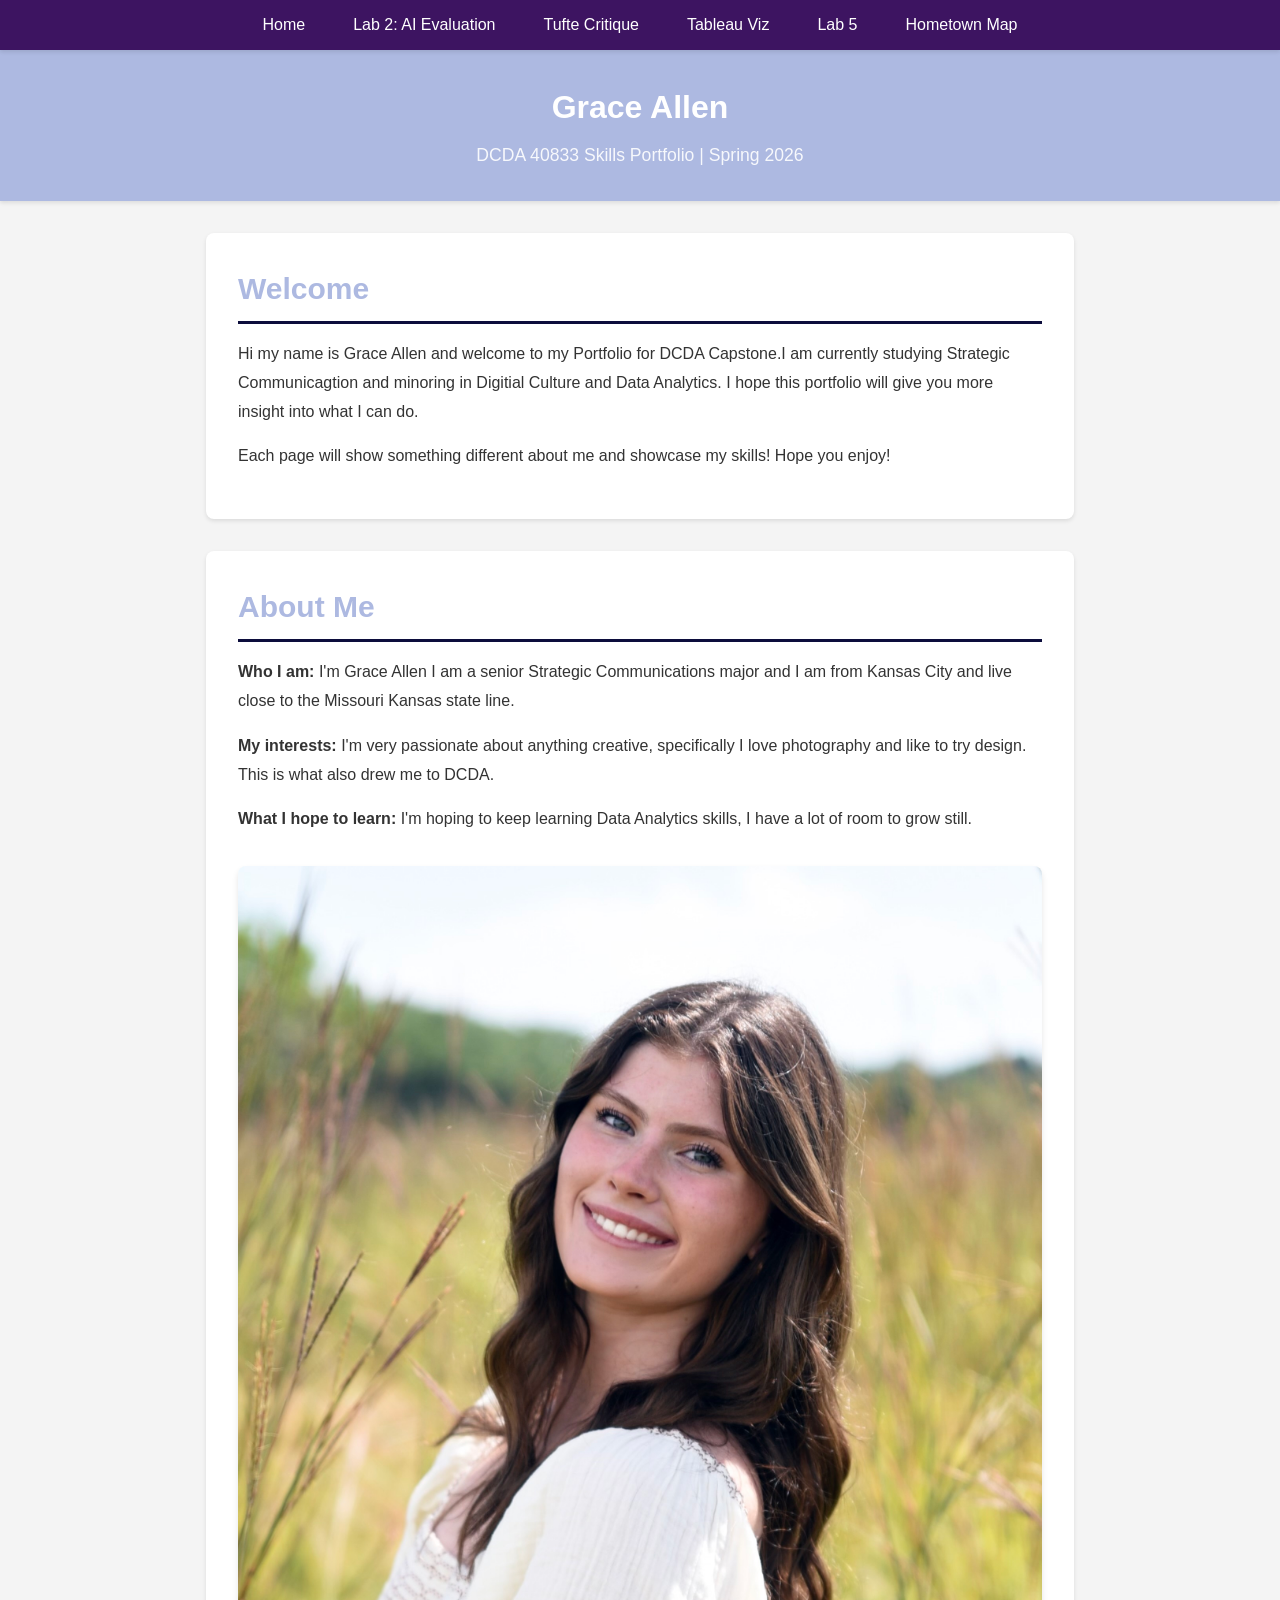
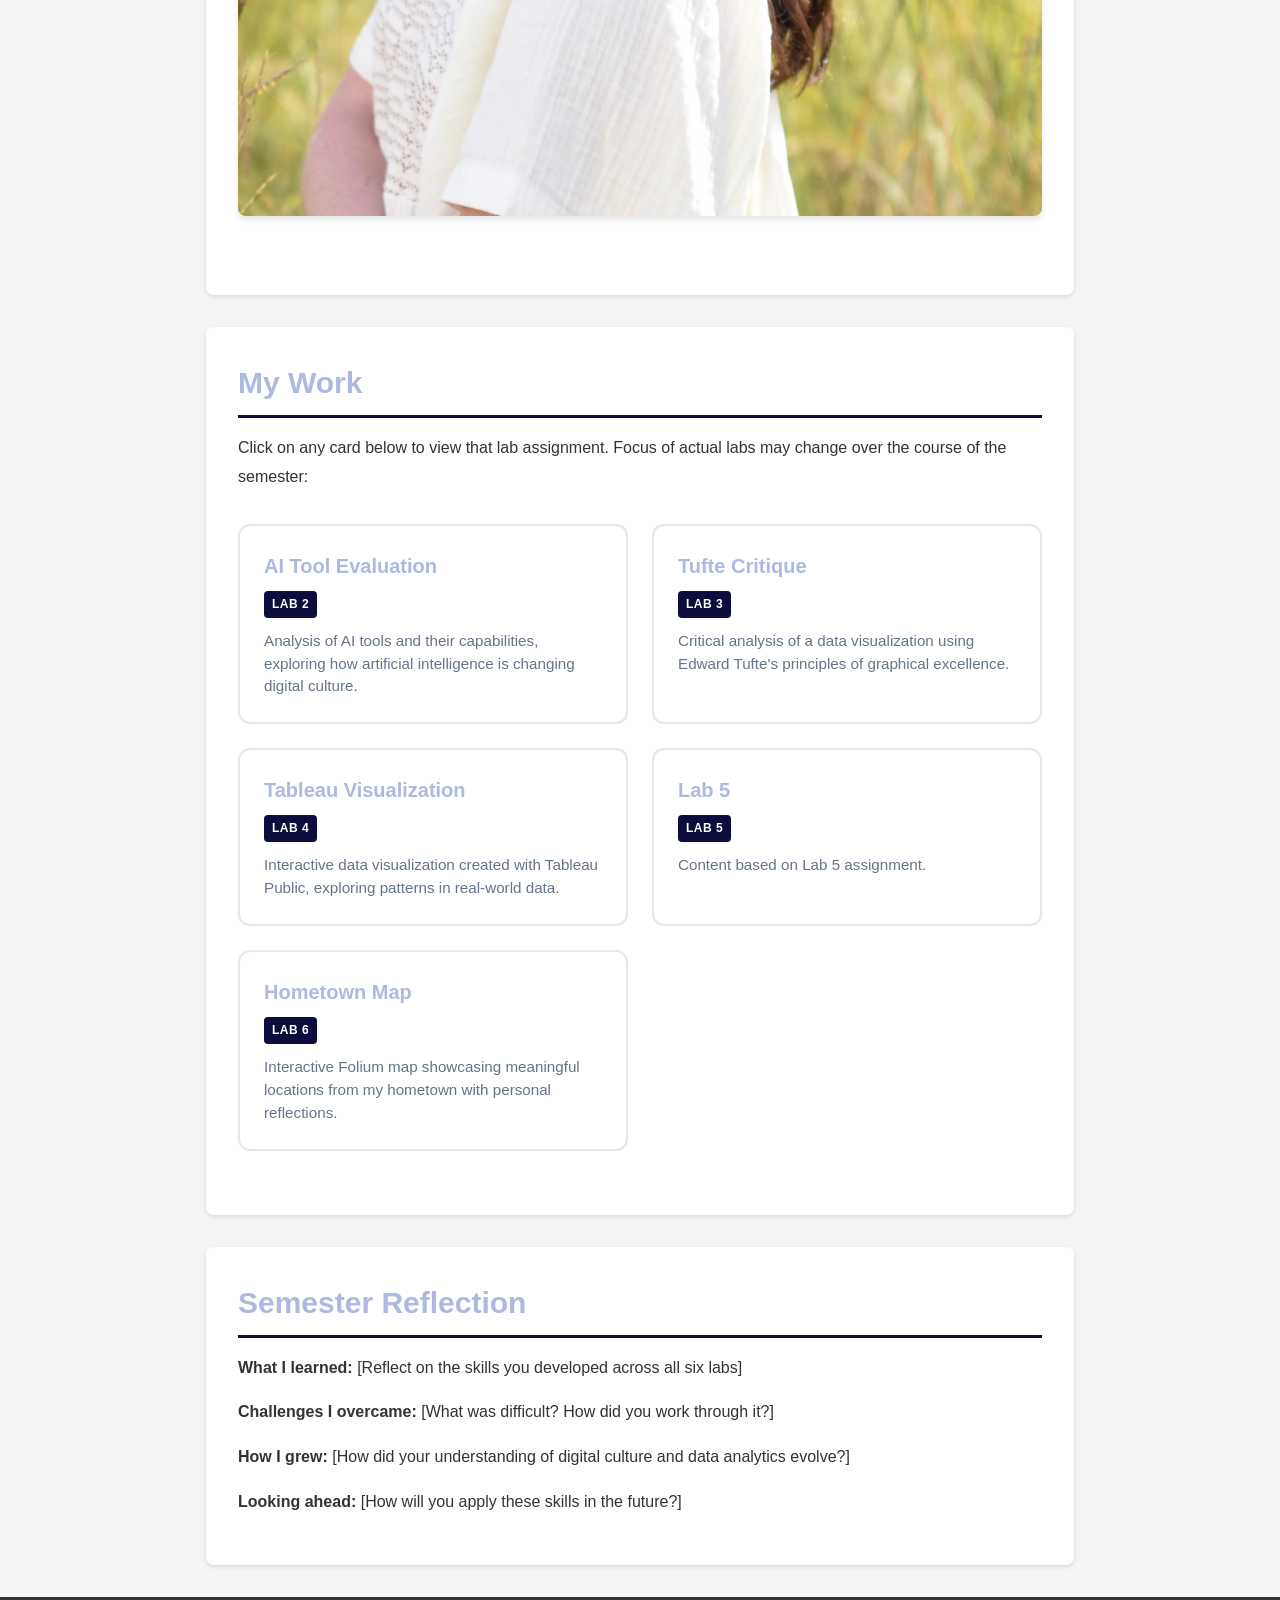
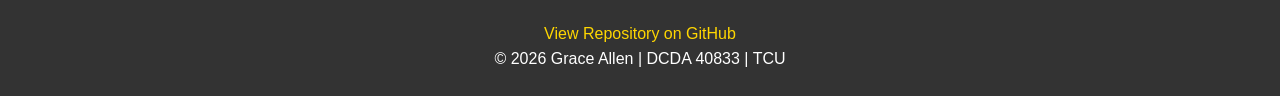
==== index.html @ ecef1450 "lab2" ====
<!DOCTYPE html>
<html lang="en">
<head>
    <meta charset="UTF-8">
    <meta name="viewport" content="width=device-width, initial-scale=1.0">
    <meta name="description" content="Skills Portfolio showcasing work from DCDA 40833">
    <meta name="author" content="Your Name">
    <title>Grace Allen | DCDA 40833 Skills Portfolio</title>
    <link rel="stylesheet" href="css/styles.css">
</head>
<body>
    <!-- Navigation: Links to all portfolio pages -->
    <nav>
        <ul>
            <li><a href="index.html">Home</a></li>
            <li><a href="lab02.html">Lab 2: AI Evaluation</a></li>
            <li><a href="tufte-critique.html">Tufte Critique</a></li>
            <li><a href="tableau-visualization.html">Tableau Viz</a></li>
            <li><a href="lab5.html">Lab 5</a></li>
            <li><a href="hometown-map.html">Hometown Map</a></li>
        </ul>
    </nav>

    <!-- Header: Your name and course info -->
    <header>
        <h1>Grace Allen</h1>
        <p>DCDA 40833 Skills Portfolio | Spring 2026</p>
    </header>

    <main>
        <!-- Welcome Section: I chose this introduction to take a chance to introduce myself, my background and my goals for the portfolio.-->
        <section id="welcome">
            <h2>Welcome</h2>
            <!-- TODO: Write a brief introduction (2-3 sentences) about your portfolio -->
            <p>Hi my name is Grace Allen and welcome to my Portfolio for DCDA Capstone.I am currently studying Strategic Communicagtion and minoring in Digitial Culture and Data Analytics. I hope this portfolio will give you more insight into what I can do. </p>
            <p>Each page will show something different about me and showcase my skills! Hope you enjoy! 
        </section>

        <!-- About Section: Tell visitors about yourself -->
        <section id="about">
            <h2>About Me</h2>
            <!-- TODO: Replace this placeholder content with information about yourself -->
            <p><strong>Who I am:</strong> I'm Grace Allen I am a senior Strategic Communications major and I am from Kansas City and live close to the Missouri Kansas state line.</p>
            <p><strong>My interests:</strong> I'm very passionate about anything creative, specifically I love photography and like to try design. This is what also drew me to DCDA. </p>
            <p><strong>What I hope to learn:</strong> I'm hoping to keep learning Data Analytics skills, I have a lot of room to grow still. </p>

            <!-- Optional: Add a photo of yourself -->
            
            <figure class="viz-container">
                <img src="images/headshot.jpg" alt="Grace Allen">
            </figure>
            
        </section>

        <!-- Portfolio Section: Links to all lab pages -->
        <section id="portfolio">
            <h2>My Work</h2>
            <p>Click on any card below to view that lab assignment. Focus of actual labs may change over the course of the semester:</p>

            <!-- Portfolio Grid: Cards linking to each lab page -->
            <div class="portfolio-grid">

                <!-- Lab 2: AI Tool Evaluation -->
                <a href="ai-evaluation.html" class="portfolio-card">
                    <h3>AI Tool Evaluation</h3>
                    <span class="lab-tag">Lab 2</span>
                    <p>Analysis of AI tools and their capabilities, exploring how artificial intelligence is changing digital culture.</p>
                </a>

                <!-- Lab 3: Tufte Critique -->
                <a href="tufte-critique.html" class="portfolio-card">
                    <h3>Tufte Critique</h3>
                    <span class="lab-tag">Lab 3</span>
                    <p>Critical analysis of a data visualization using Edward Tufte's principles of graphical excellence.</p>
                </a>

                <!-- Lab 4: Tableau Visualization -->
                <a href="tableau-visualization.html" class="portfolio-card">
                    <h3>Tableau Visualization</h3>
                    <span class="lab-tag">Lab 4</span>
                    <p>Interactive data visualization created with Tableau Public, exploring patterns in real-world data.</p>
                </a>

                <!-- Lab 5: TBD -->
                <a href="lab5.html" class="portfolio-card">
                    <h3>Lab 5</h3>
                    <span class="lab-tag">Lab 5</span>
                    <p>Content based on Lab 5 assignment.</p>
                </a>

                <!-- Lab 6: Hometown Map -->
                <a href="hometown-map.html" class="portfolio-card">
                    <h3>Hometown Map</h3>
                    <span class="lab-tag">Lab 6</span>
                    <p>Interactive Folium map showcasing meaningful locations from my hometown with personal reflections.</p>
                </a>

            </div>
        </section>

        <!-- Reflection Section: Optional semester reflection -->
        <section id="reflection">
            <h2>Semester Reflection</h2>
            <!-- TODO: After completing all labs, write a reflection on your growth -->
            <p><strong>What I learned:</strong> [Reflect on the skills you developed across all six labs]</p>
            <p><strong>Challenges I overcame:</strong> [What was difficult? How did you work through it?]</p>
            <p><strong>How I grew:</strong> [How did your understanding of digital culture and data analytics evolve?]</p>
            <p><strong>Looking ahead:</strong> [How will you apply these skills in the future?]</p>
        </section>
    </main>

    <!-- Footer: Links and copyright -->
    <footer>
        <p><a href="https://github.com/graceallen1/DCDA40833-PORTFOLIO1">View Repository on GitHub</a></p>
        <p>&copy; 2026 Grace Allen | DCDA 40833 | TCU</p>
    </footer>
</body>
</html>
---- css/styles.css ----
/* =========================
   DCDA 40833 Skills Portfolio Template
   CSS Stylesheet for Student Portfolios
   ========================= */

/* =========================
   CSS Variables (Color Scheme)
   ========================= */
:root {
    --primary-color: #adb9e1;      /* TCU Purple */
    --secondary-color: #0c0d3c;    /* Light Purple */
    --accent-color: #ffd700;       /* Gold accent */
    --text-color: #333;            /* Dark gray for text */
    --text-secondary: #64748b;     /* Lighter gray for captions */
    --bg-color: #f4f4f4;           /* Light background */
    --white: #ffffff;
}

/* =========================
   Basic Reset & Typography
   ========================= */
* {
    margin: 0;
    padding: 0;
    box-sizing: border-box;
}

html {
    scroll-behavior: smooth;       /* Smooth scrolling for anchor links */
}

body {
    font-family: -apple-system, BlinkMacSystemFont, 'Segoe UI', 'Roboto', 'Helvetica Neue', Arial, sans-serif;
    line-height: 1.6;
    color: var(--text-color);
    background-color: var(--bg-color);
}

/* =========================
   Header & Navigation
   ========================= */
/* Style semantic tags directly - no classes needed! */
header {
    background-color: var(--primary-color);
    color: white;
    padding: 2rem 0;
    text-align: center;
    box-shadow: 0 2px 4px rgba(0, 0, 0, 0.1);
}

header h1 {
    color: white;
    margin: 0 0 0.5rem 0;
    font-size: 2rem;
}

header p {
    margin: 0;
    opacity: 0.9;
    font-size: 1.1rem;
}

nav {
    background-color: #3d1461;
    padding: 0.75rem;
    display: flex;              /* Make nav a flex container */
    justify-content: center;    /* Center the ul inside nav */
    position: sticky;           /* Stick to top when scrolling */
    top: 0;
    z-index: 100;
    box-shadow: 0 2px 4px rgba(0, 0, 0, 0.1);
}

/* Style the navigation list */
nav ul {
    list-style: none;           /* Remove bullets */
    padding: 0;                 /* Remove default padding */
    margin: 0;                  /* Remove default margin */
    display: flex;              /* Arrange items horizontally */
    flex-direction: row;        /* Explicit: horizontal on desktop */
    justify-content: center;    /* Center the items */
    gap: 1rem;                  /* Space between items */
    flex-wrap: wrap;            /* Wrap on small screens */
}

nav li {
    list-style: none;           /* Extra insurance - remove bullets */
}

nav a {
    color: white;
    text-decoration: none;
    padding: 0.5rem 1rem;
    transition: background-color 0.3s ease;
    border-radius: 4px;
}

nav a:hover {
    background-color: var(--primary-color);
}

/* =========================
   Main Content
   ========================= */
/* Style main semantic tag directly */
main {
    max-width: 900px;          /* Don't get too wide */
    margin: 2rem auto;         /* Center horizontally */
    padding: 0 1rem;           /* Space on sides for mobile */
}

/* All sections inside main get consistent styling */
main section {
    background-color: white;
    padding: 2rem;
    margin-bottom: 2rem;       /* Space between sections */
    border-radius: 8px;        /* Rounded corners */
    box-shadow: 0 2px 4px rgba(0, 0, 0, 0.1);
}

/* Style h2 headings inside sections */
main section h2 {
    color: var(--primary-color);
    border-bottom: 3px solid var(--secondary-color);
    padding-bottom: 0.5rem;
    margin-bottom: 1rem;
    font-size: 1.875rem;
}

main section h3 {
    color: var(--text-color);
    margin-top: 1.5rem;
    margin-bottom: 0.75rem;
    font-size: 1.5rem;
}

/* Paragraphs inside sections */
main section p {
    margin-bottom: 1rem;
    line-height: 1.8;
}

/* Lists inside sections */
main section ul,
main section ol {
    margin: 1rem 0 1rem 2rem;
    line-height: 1.8;
}

main section li {
    margin-bottom: 0.5rem;
}

/* =========================
   Data Visualizations
   ========================= */
/* Container for charts and images */
.viz-container {
    margin: 2rem 0;
    text-align: center;
}

.viz-container img {
    max-width: 100%;           /* Responsive: never wider than container */
    height: auto;              /* Maintain aspect ratio */
    border-radius: 8px;
    box-shadow: 0 4px 6px rgba(0, 0, 0, 0.1);
    margin-bottom: 0.5rem;
}

/* Figure captions */
.viz-container figcaption {
    font-style: italic;
    color: var(--text-secondary);
    font-size: 0.9rem;
    margin-top: 0.5rem;
}

/* Grid layout for multiple visualizations */
.viz-grid {
    display: grid;
    grid-template-columns: repeat(auto-fit, minmax(300px, 1fr));
    gap: 1.5rem;
    margin: 2rem 0;
}

/* =========================
   Code Blocks
   ========================= */
/* Improve pre/code styling for Python code */
pre {
    background: #2d2d2d;          /* Dark background */
    color: #f8f8f2;               /* Light text */
    border: none;
    border-radius: 8px;
    padding: 1.5rem;
    overflow-x: auto;
    margin: 1.5rem 0;
    font-size: 0.9rem;
    line-height: 1.5;
}

code {
    font-family: 'SF Mono', Monaco, 'Cascadia Code', 'Roboto Mono', Consolas, 'Courier New', monospace;
}

/* Inline code (inside paragraphs) */
p code, li code {
    background: #f4f4f4;
    color: #c7254e;
    padding: 0.2rem 0.4rem;
    border-radius: 3px;
    font-size: 0.9em;
}

/* Code block titles */
.code-title {
    background: #1e1e1e;
    color: #9cdcfe;
    padding: 0.5rem 1rem;
    border-radius: 8px 8px 0 0;
    font-family: monospace;
    font-size: 0.85rem;
    margin-bottom: -0.5rem;
}

.code-title + pre {
    border-radius: 0 0 8px 8px;
    margin-top: 0;
}

/* =========================
   Data Tables
   ========================= */
table {
    width: 100%;
    border-collapse: collapse;
    margin: 1.5rem 0;
    background: white;
}

th, td {
    padding: 0.75rem 1rem;
    text-align: left;
    border: 1px solid #e2e8f0;
}

th {
    background: var(--primary-color);
    color: white;
    font-weight: 600;
}

tr:nth-child(even) {
    background: #f8f9fa;
}

.results-table {
    font-size: 0.95rem;
    margin: 1.5rem auto;
    max-width: 700px;
}

.results-table td {
    text-align: center;
}

.results-table td:first-child {
    text-align: left;
    font-weight: 500;
}

/* Highlight key rows */
.results-table tr.highlight {
    background: #fff3cd;
    font-weight: bold;
}

/* =========================
   Framework Connections
   ========================= */
.framework-callout {
    background: linear-gradient(135deg, #f0e7f8, #e9d5ff);
    border-left: 5px solid var(--secondary-color);
    border-radius: 8px;
    padding: 1.5rem;
    margin: 2rem 0;
}

.framework-callout h3 {
    color: var(--primary-color);
    margin-top: 0;
}

.framework-callout strong {
    color: var(--secondary-color);
}

/* =========================
   Portfolio Cards
   ========================= */
/* Grid layout for portfolio cards on home page */
.portfolio-grid {
    display: grid;
    grid-template-columns: repeat(auto-fit, minmax(280px, 1fr));
    gap: 1.5rem;
    margin: 2rem 0;
}

/* Individual portfolio card styling */
.portfolio-card {
    display: block;
    background: white;
    border: 2px solid #e2e8f0;
    border-radius: 12px;
    padding: 1.5rem;
    text-decoration: none;
    color: var(--text-color);
    transition: all 0.3s ease;
    position: relative;
}

.portfolio-card:hover {
    border-color: var(--primary-color);
    box-shadow: 0 8px 16px rgba(77, 25, 121, 0.15);
    transform: translateY(-4px);
}

.portfolio-card h3 {
    color: var(--primary-color);
    margin: 0 0 0.5rem 0;
    font-size: 1.25rem;
}

.portfolio-card p {
    color: var(--text-secondary);
    font-size: 0.95rem;
    margin: 0.75rem 0 0 0;
    line-height: 1.5;
}

/* Lab tag badge on portfolio cards */
.lab-tag {
    display: inline-block;
    background: var(--secondary-color);
    color: white;
    font-size: 0.75rem;
    font-weight: 600;
    padding: 0.25rem 0.5rem;
    border-radius: 4px;
    text-transform: uppercase;
    letter-spacing: 0.5px;
}

/* =========================
   Footer (semantic tag)
   ========================= */
footer {
    background-color: #333;
    color: white;
    text-align: center;
    padding: 1.5rem;
    margin-top: 2rem;
}

footer a {
    color: var(--accent-color);
    text-decoration: none;
}

footer a:hover {
    text-decoration: underline;
}

/* =========================
   Responsive Design (Mobile)
   ========================= */
@media (max-width: 768px) {
    header h1 {
        font-size: 1.5rem;     /* Smaller on mobile */
    }

    nav {
        font-size: 0.9rem;
    }

    /* Stack navigation vertically on mobile */
    nav ul {
        flex-direction: column;  /* Change from row to column */
        align-items: center;     /* Center the stacked items */
    }

    nav a {
        display: block;          /* Full width for easier tapping */
        width: 100%;
        text-align: center;
    }

    main section {
        padding: 1rem;         /* Less padding on mobile */
    }

    .viz-grid {
        grid-template-columns: 1fr;  /* Single column on mobile */
    }
}

/* =========================
   Print Styles (Optional)
   ========================= */
@media print {
    nav {
        display: none;
    }

    main section {
        box-shadow: none;
        page-break-inside: avoid;
    }
}
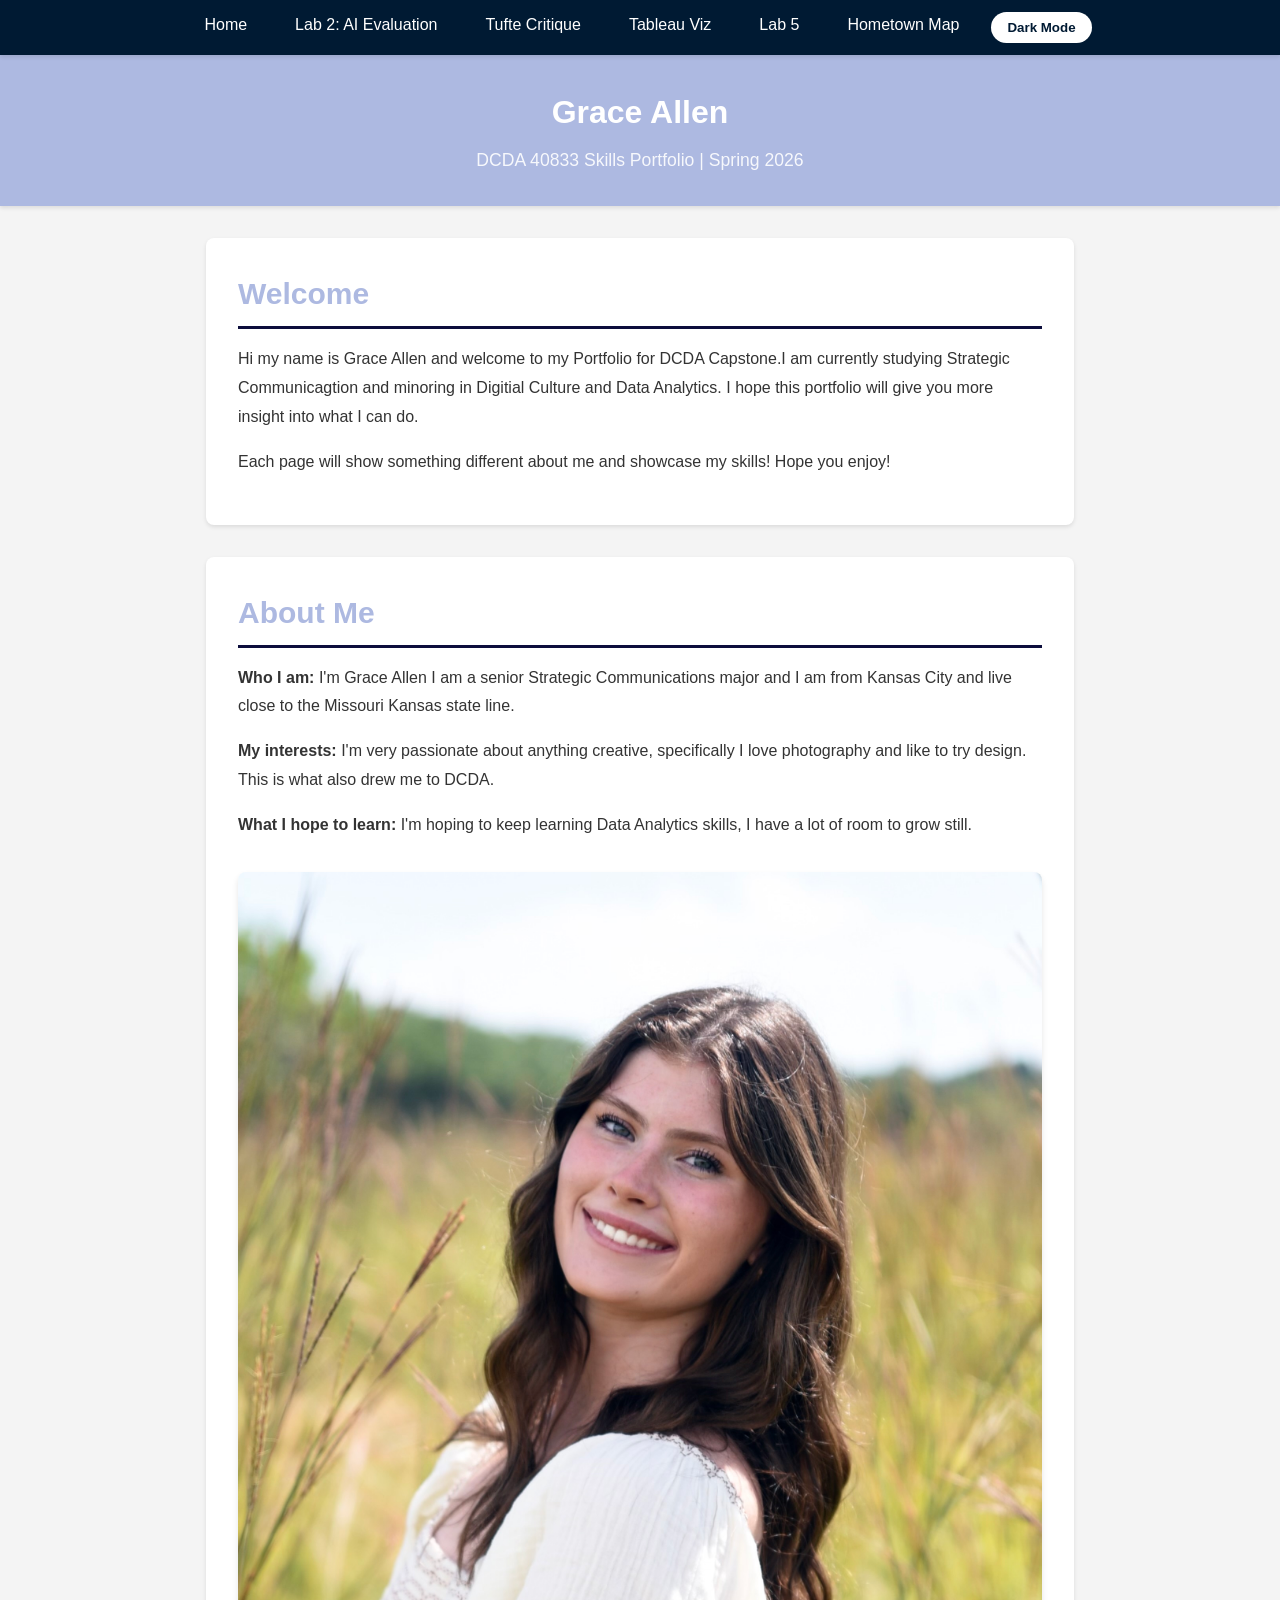
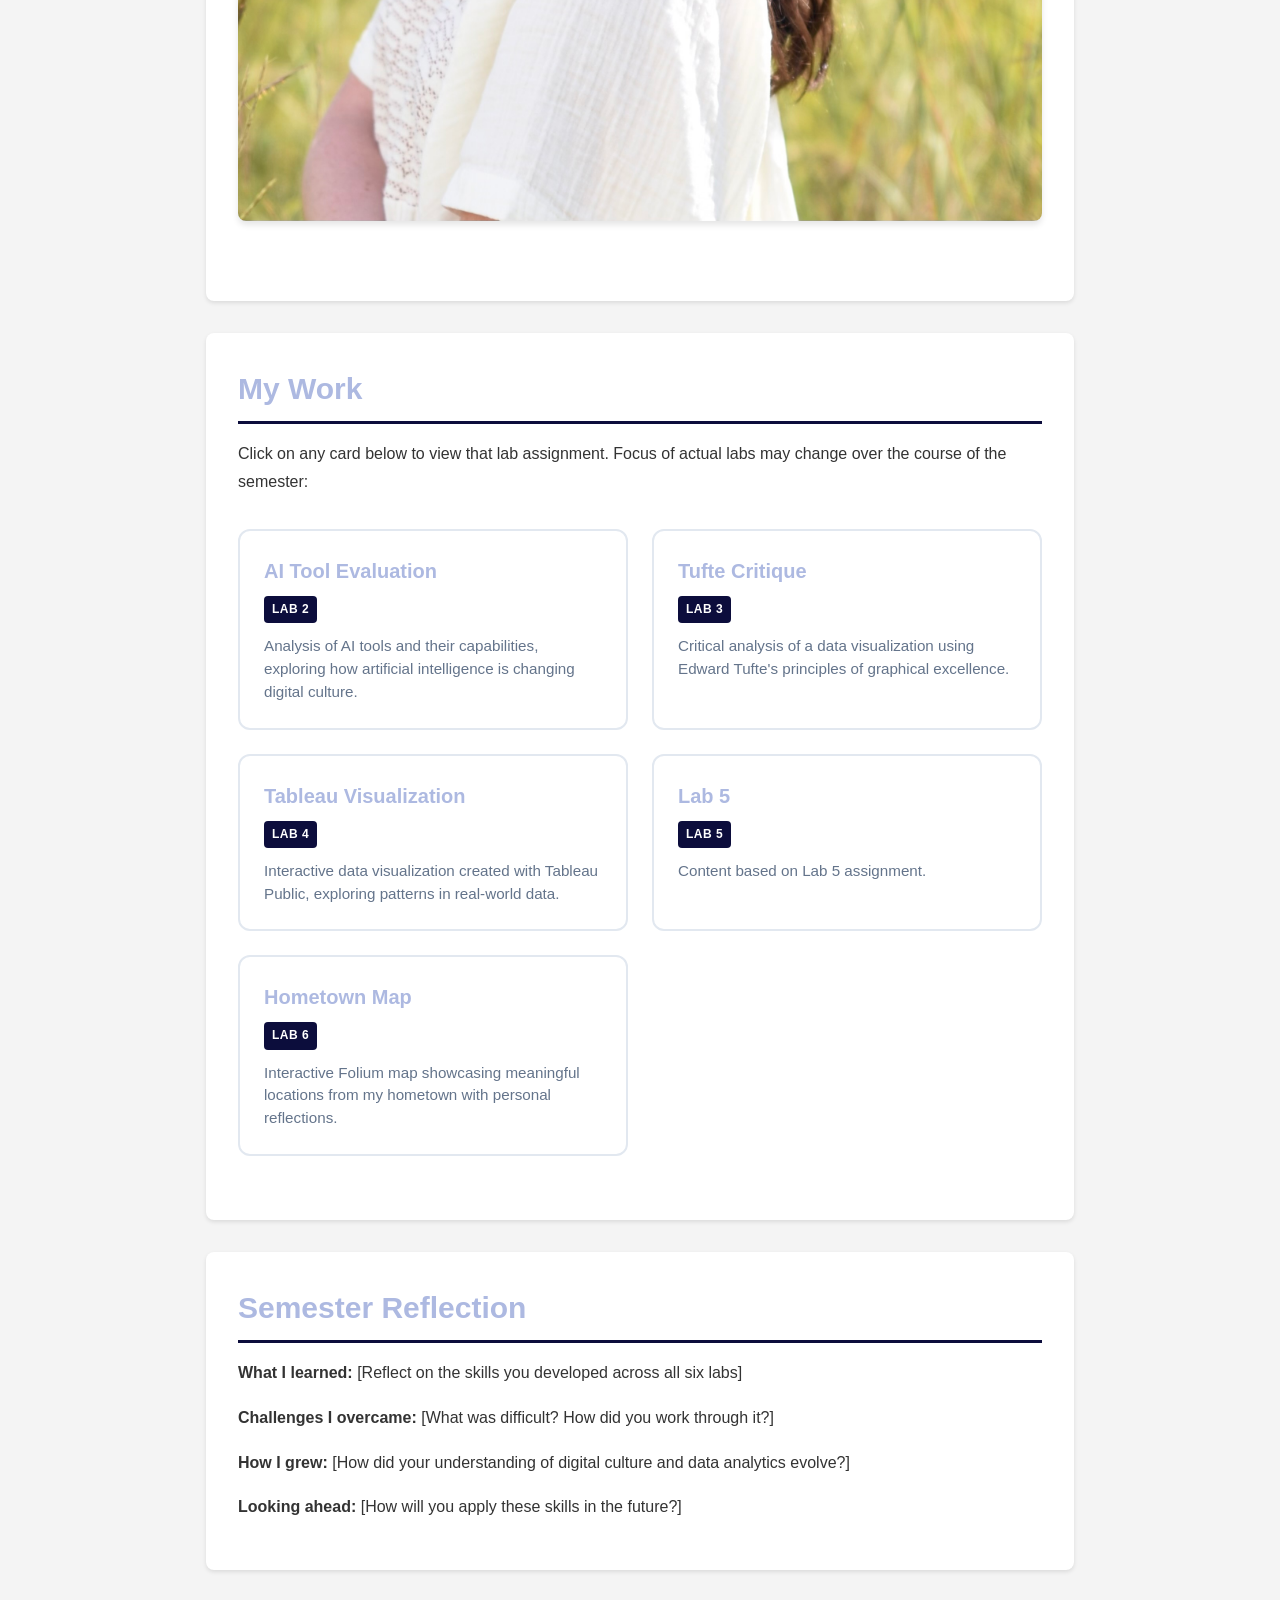
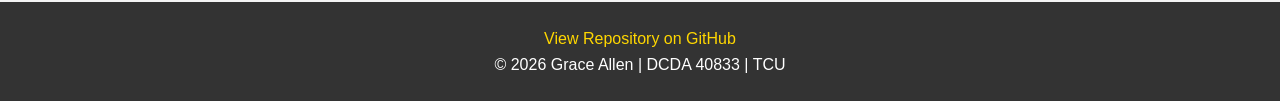
==== commit 2b70edfd: "Lab 5" ====
--- a/index.html
+++ b/index.html
@@ -14,10 +14,13 @@
         <ul>
             <li><a href="index.html">Home</a></li>
             <li><a href="lab02.html">Lab 2: AI Evaluation</a></li>
-            <li><a href="tufte-critique.html">Tufte Critique</a></li>
-            <li><a href="tableau-visualization.html">Tableau Viz</a></li>
-            <li><a href="lab5.html">Lab 5</a></li>
+            <li><a href="lab03.html">Tufte Critique</a></li>
+            <li><a href="lab04.html">Tableau Viz</a></li>
+            <li><a href="lab05.html">Lab 5</a></li>
             <li><a href="hometown-map.html">Hometown Map</a></li>
+            <button id="themeToggle" class="theme-toggle">
+Dark Mode
+</button>
         </ul>
     </nav>
 
@@ -114,5 +117,22 @@
         <p><a href="https://github.com/graceallen1/DCDA40833-PORTFOLIO1">View Repository on GitHub</a></p>
         <p>&copy; 2026 Grace Allen | DCDA 40833 | TCU</p>
     </footer>
+    <script>
+const button = document.getElementById("themeToggle");
+
+// Load saved theme
+const savedTheme = localStorage.getItem("theme");
+if (savedTheme) {
+  document.documentElement.setAttribute("data-theme", savedTheme);
+}
+
+button.addEventListener("click", () => {
+  const current = document.documentElement.getAttribute("data-theme");
+  const newTheme = current === "dark" ? "light" : "dark";
+
+  document.documentElement.setAttribute("data-theme", newTheme);
+  localStorage.setItem("theme", newTheme);
+});
+</script>
 </body>
 </html>
--- a/css/styles.css
+++ b/css/styles.css
@@ -16,6 +16,17 @@
     --white: #ffffff;
 }
 
+html[data-theme="dark"] {
+    --text-color: #f2f2f2;
+    --text-secondary: #b0b0b0;
+    --bg-color: #121212;
+    --primary-color: #9a9bb0;
+}
+
+html[data-theme="dark"] main section {
+    background-color: #1e1e1e;
+}
+
 /* =========================
    Basic Reset & Typography
    ========================= */
@@ -34,6 +45,7 @@
     line-height: 1.6;
     color: var(--text-color);
     background-color: var(--bg-color);
+    transition: background-color 0.3s ease, color 0.3s ease;
 }
 
 /* =========================
@@ -61,7 +73,7 @@
 }
 
 nav {
-    background-color: #3d1461;
+    background-color: #001a33;
     padding: 0.75rem;
     display: flex;              /* Make nav a flex container */
     justify-content: center;    /* Center the ul inside nav */
@@ -99,6 +111,28 @@
     background-color: var(--primary-color);
 }
 
+/* Theme toggle button */
+.theme-toggle {
+    padding: 0.5rem 1rem;
+    background-color: white;
+    color: #001a33;
+    border: none;
+    border-radius: 20px;
+    cursor: pointer;
+    font-weight: 600;
+    transition: all 0.3s ease;
+}
+
+.theme-toggle:hover {
+    transform: scale(1.05);
+    box-shadow: 0 4px 8px rgba(0, 0, 0, 0.2);
+}
+
+html[data-theme="dark"] .theme-toggle {
+    background-color: white;
+    color: #001a33;
+}
+
 /* =========================
    Main Content
    ========================= */
@@ -170,6 +204,25 @@
 
 /* Figure captions */
 .viz-container figcaption {
+    font-style: italic;
+    color: var(--text-secondary);
+    font-size: 0.9rem;
+    margin-top: 0.5rem;
+}
+
+/* Image card styling */
+.image-card {
+    text-align: center;
+}
+
+.image-card img {
+    max-width: 30%;            /* Make images much smaller */
+    height: auto;              /* Maintain aspect ratio */
+    border-radius: 8px;
+    box-shadow: 0 4px 6px rgba(0, 0, 0, 0.1);
+}
+
+.image-card figcaption {
     font-style: italic;
     color: var(--text-secondary);
     font-size: 0.9rem;
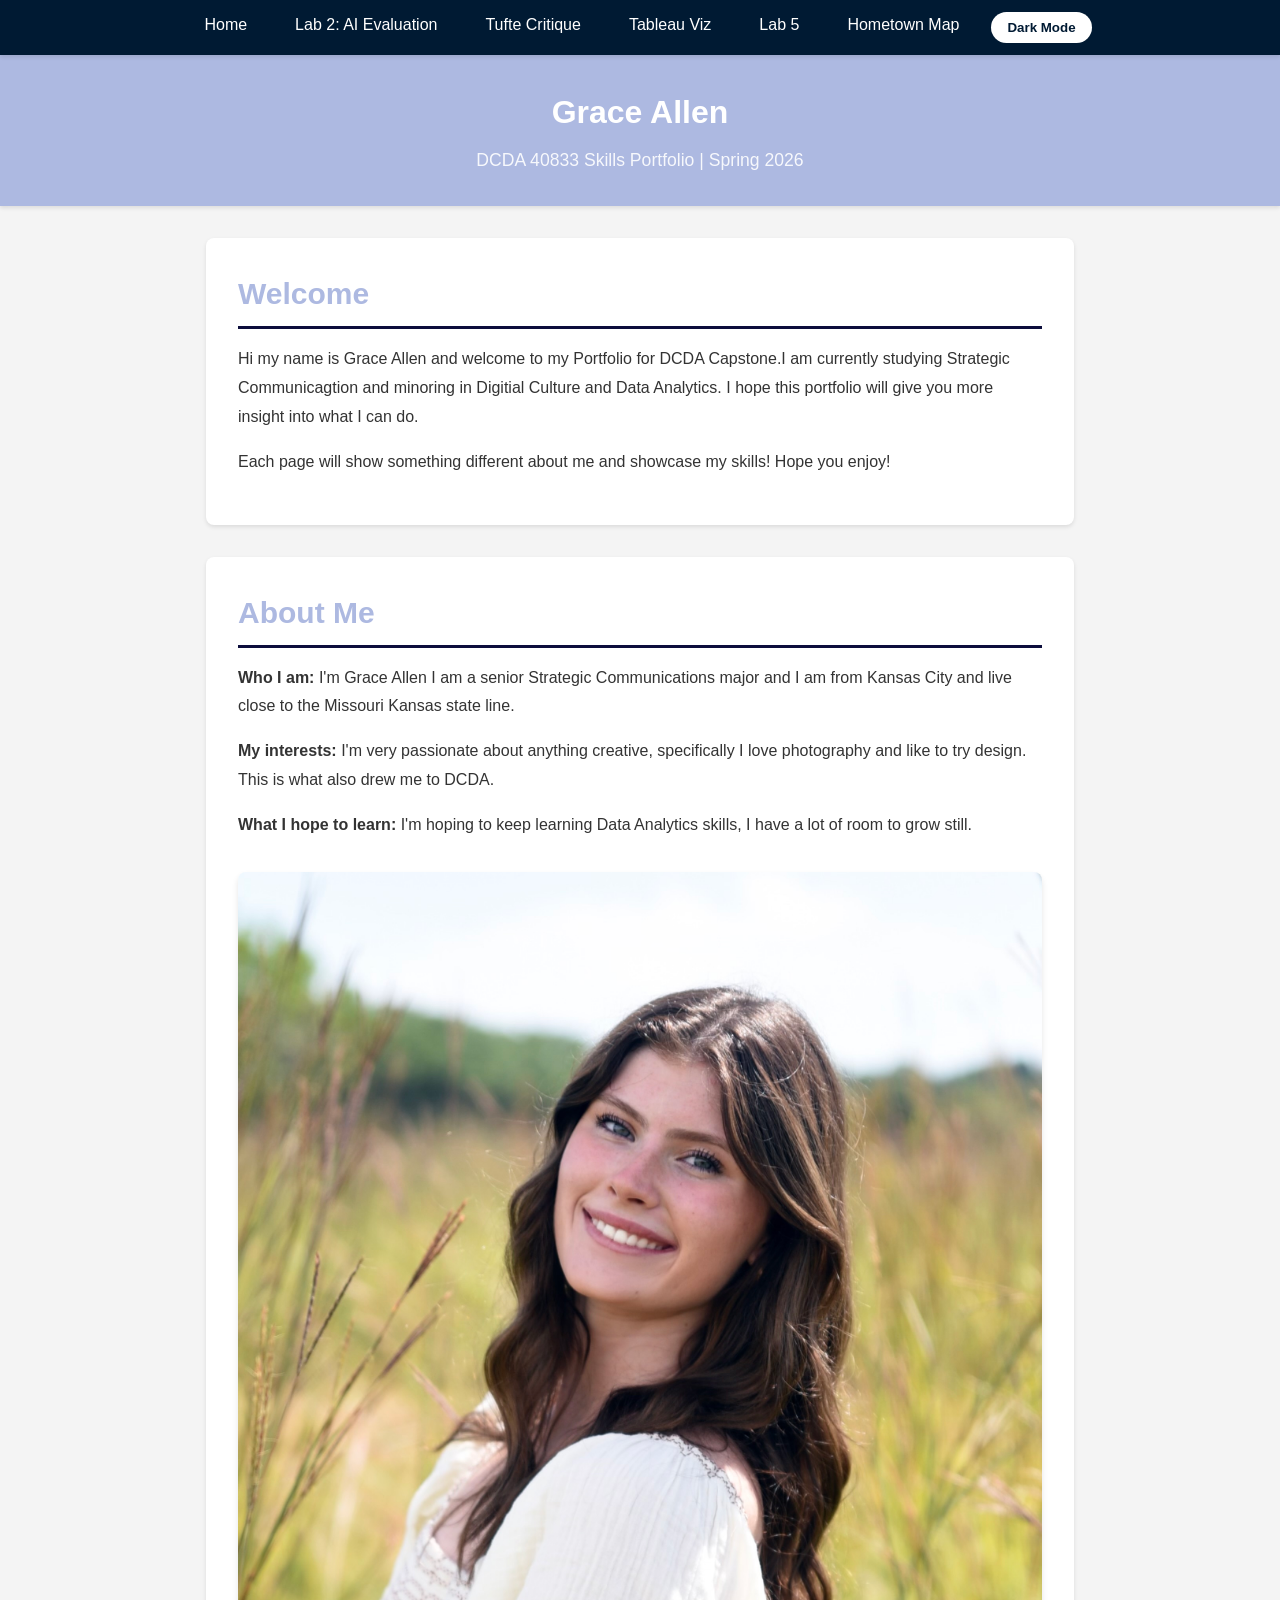
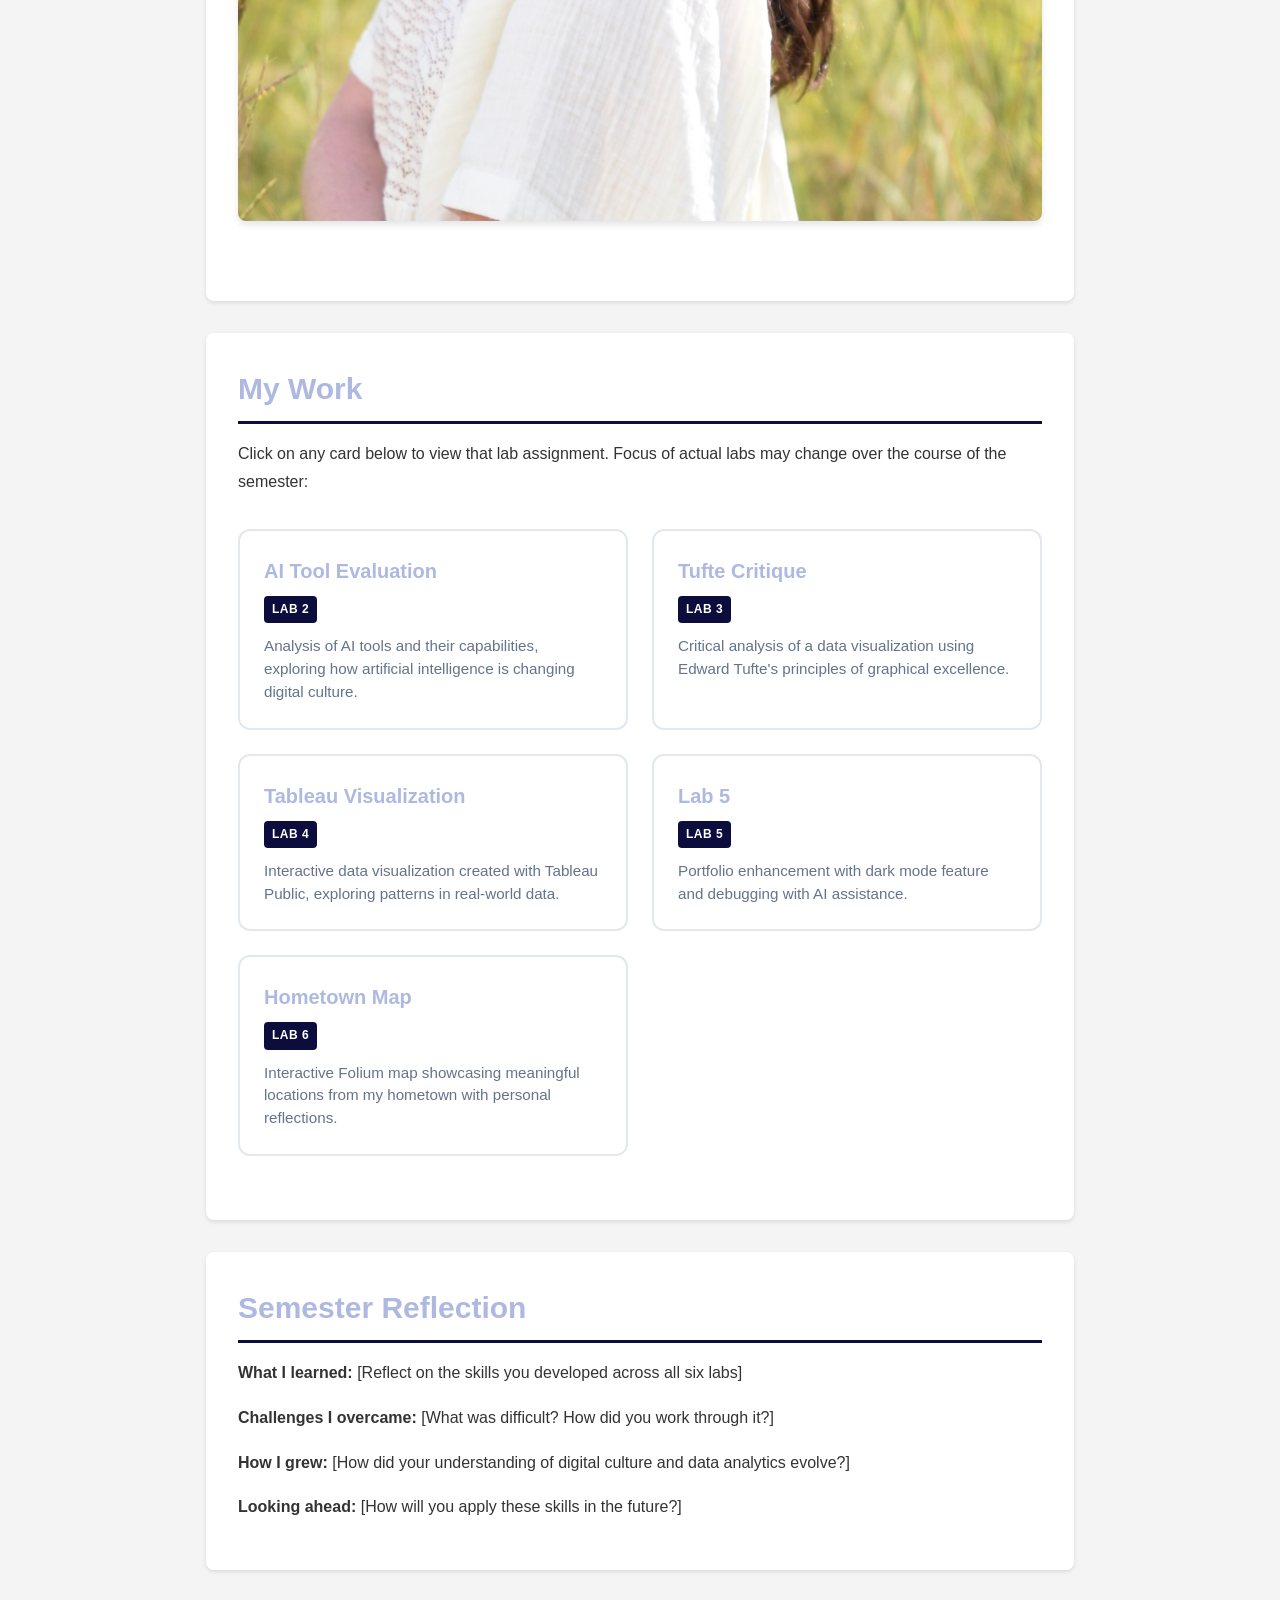
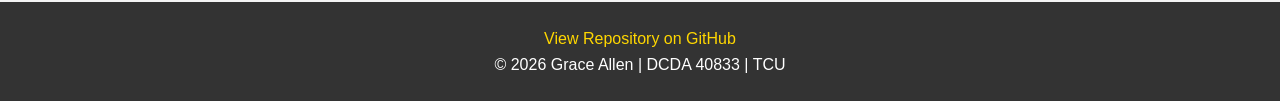
==== commit 565277e1: "lab6" ====
--- a/index.html
+++ b/index.html
@@ -84,11 +84,11 @@
                     <p>Interactive data visualization created with Tableau Public, exploring patterns in real-world data.</p>
                 </a>
 
-                <!-- Lab 5: TBD -->
-                <a href="lab5.html" class="portfolio-card">
+                <!-- Lab 5: Portfolio Enhancement & Debugging -->
+                <a href="lab05.html" class="portfolio-card">
                     <h3>Lab 5</h3>
                     <span class="lab-tag">Lab 5</span>
-                    <p>Content based on Lab 5 assignment.</p>
+                    <p>Portfolio enhancement with dark mode feature and debugging with AI assistance.</p>
                 </a>
 
                 <!-- Lab 6: Hometown Map -->
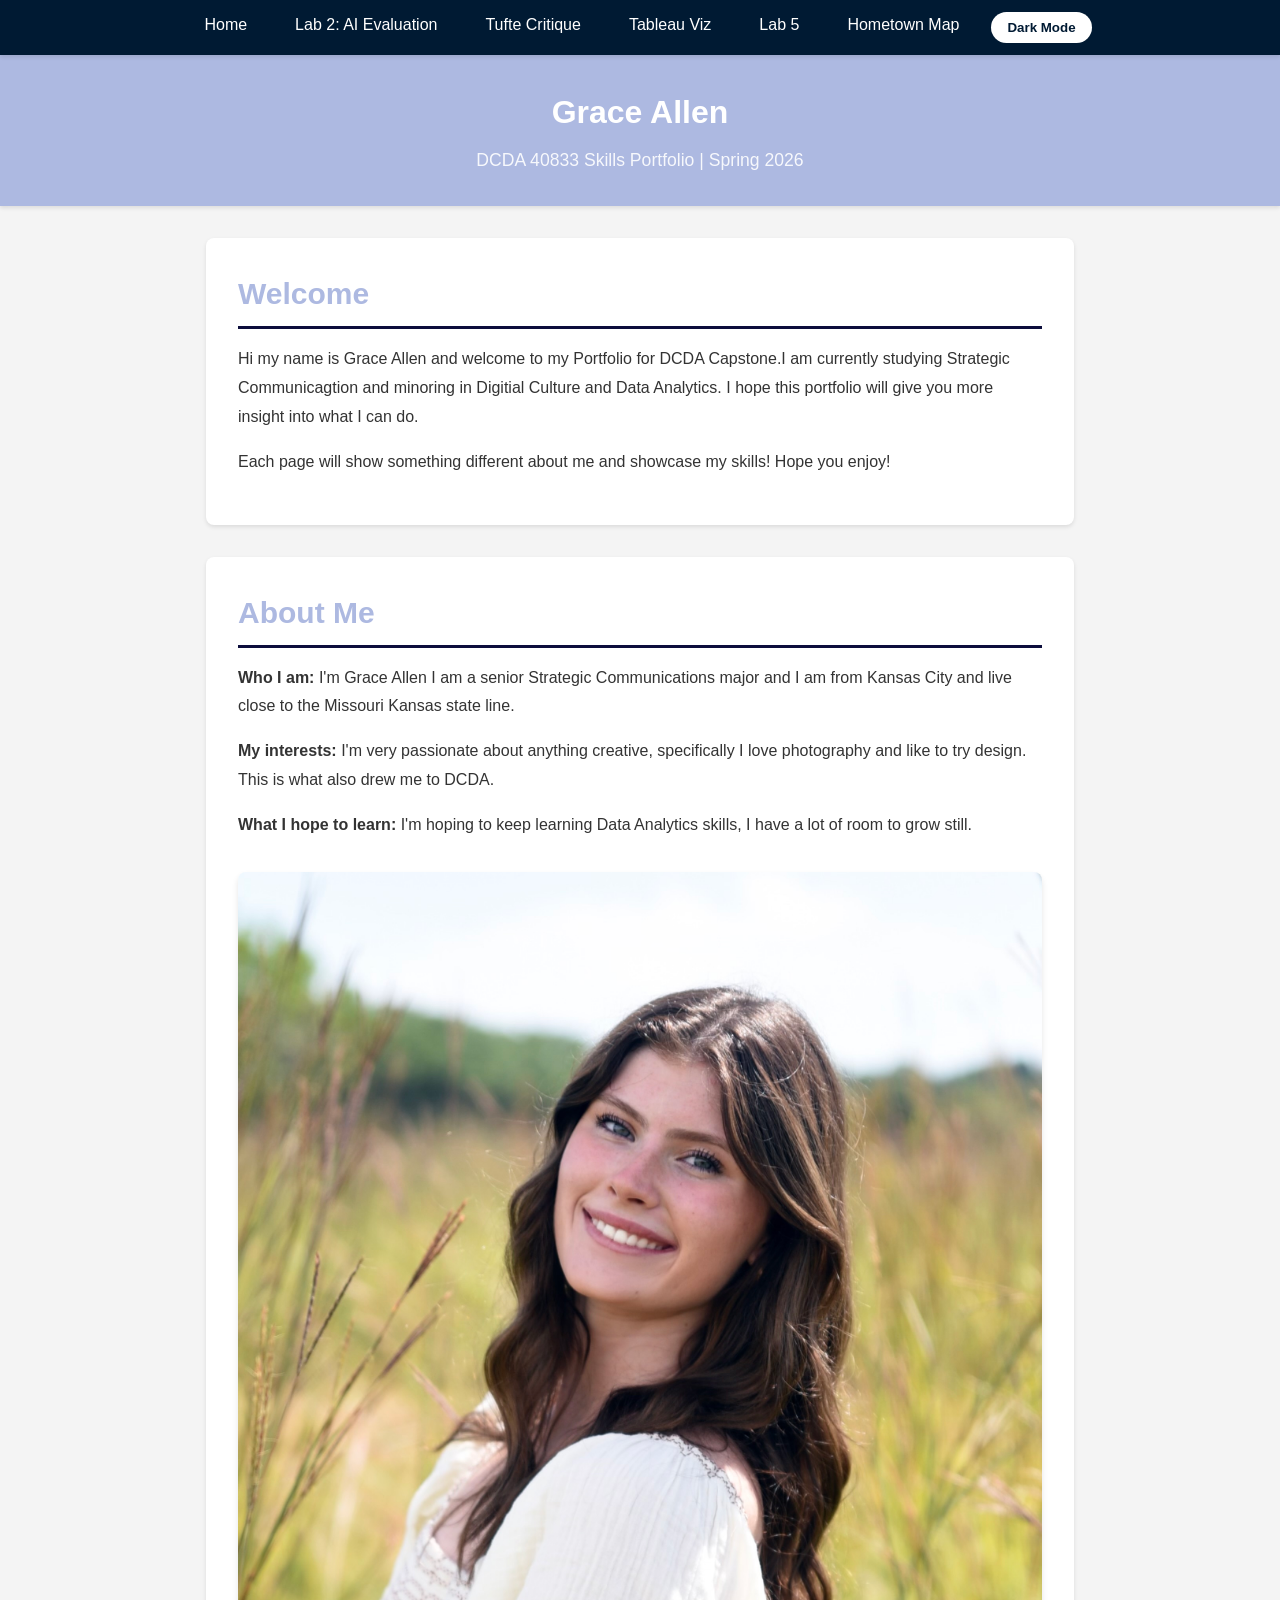
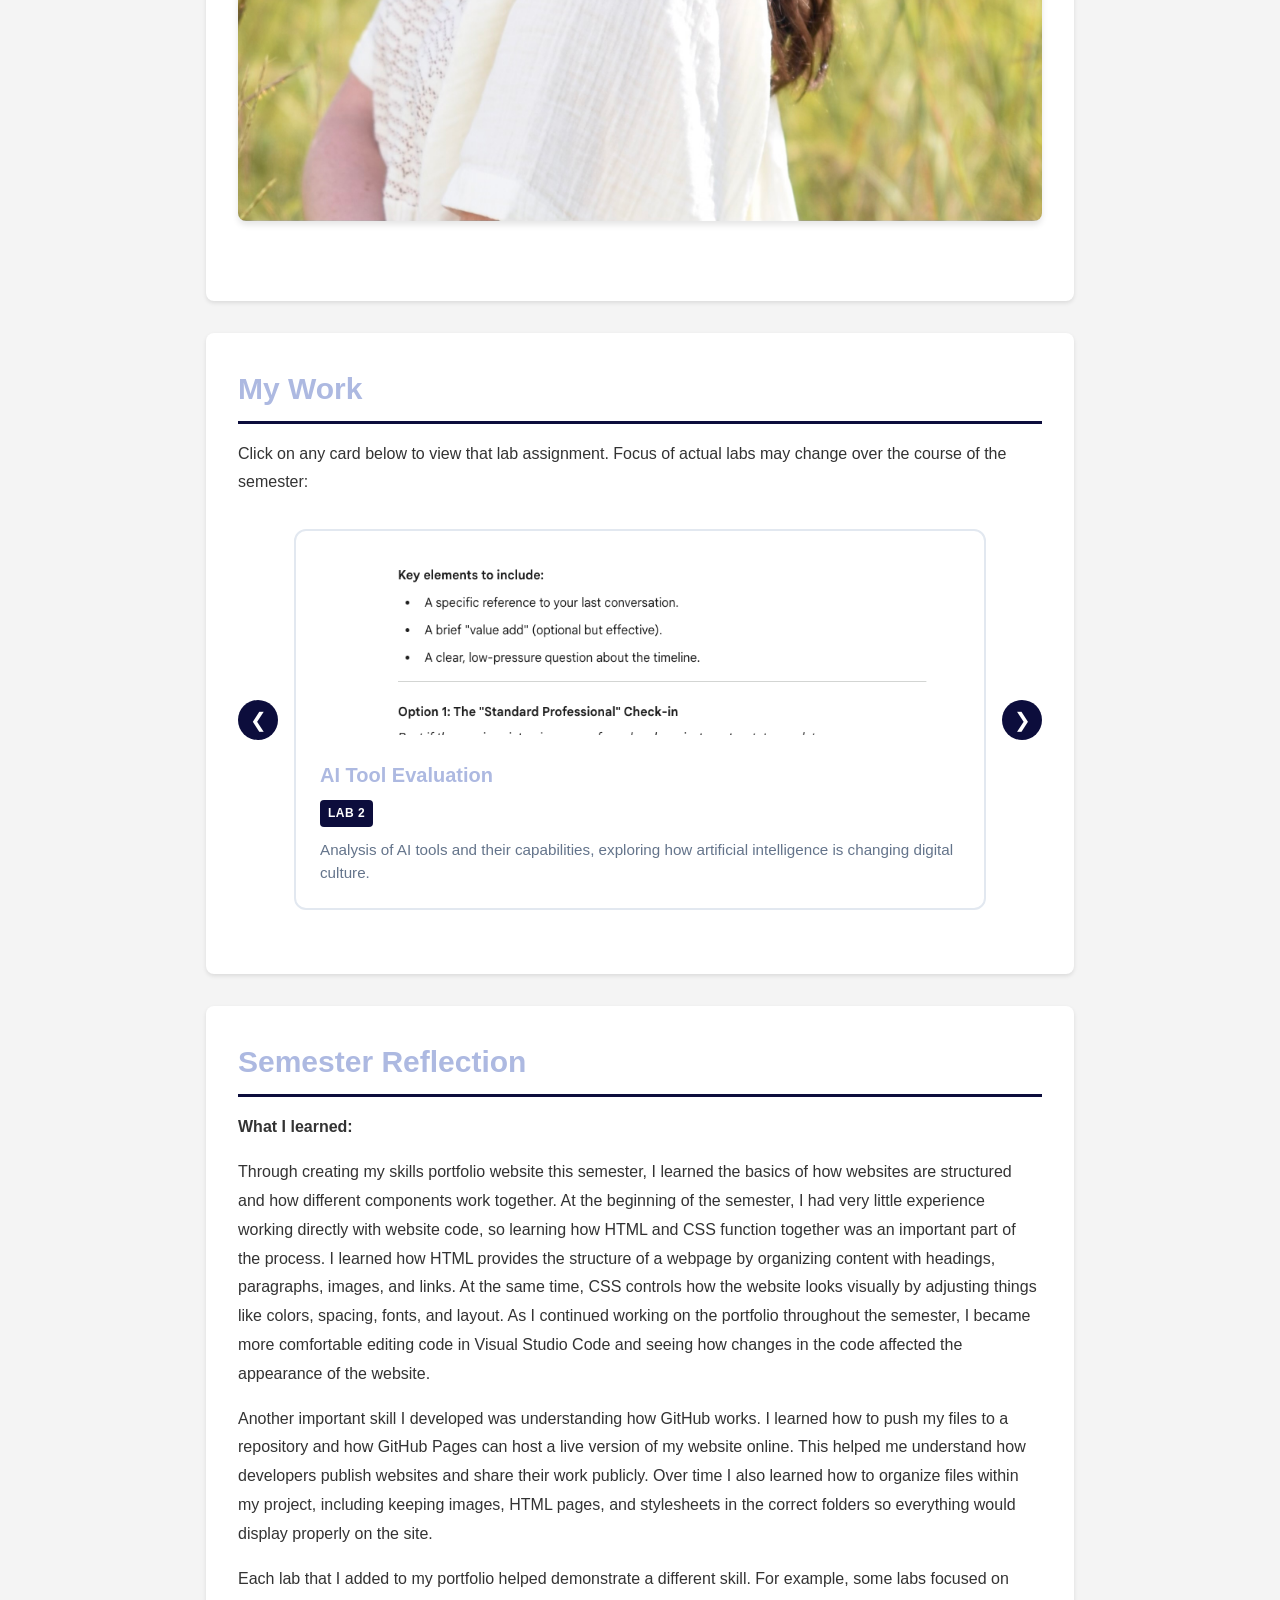
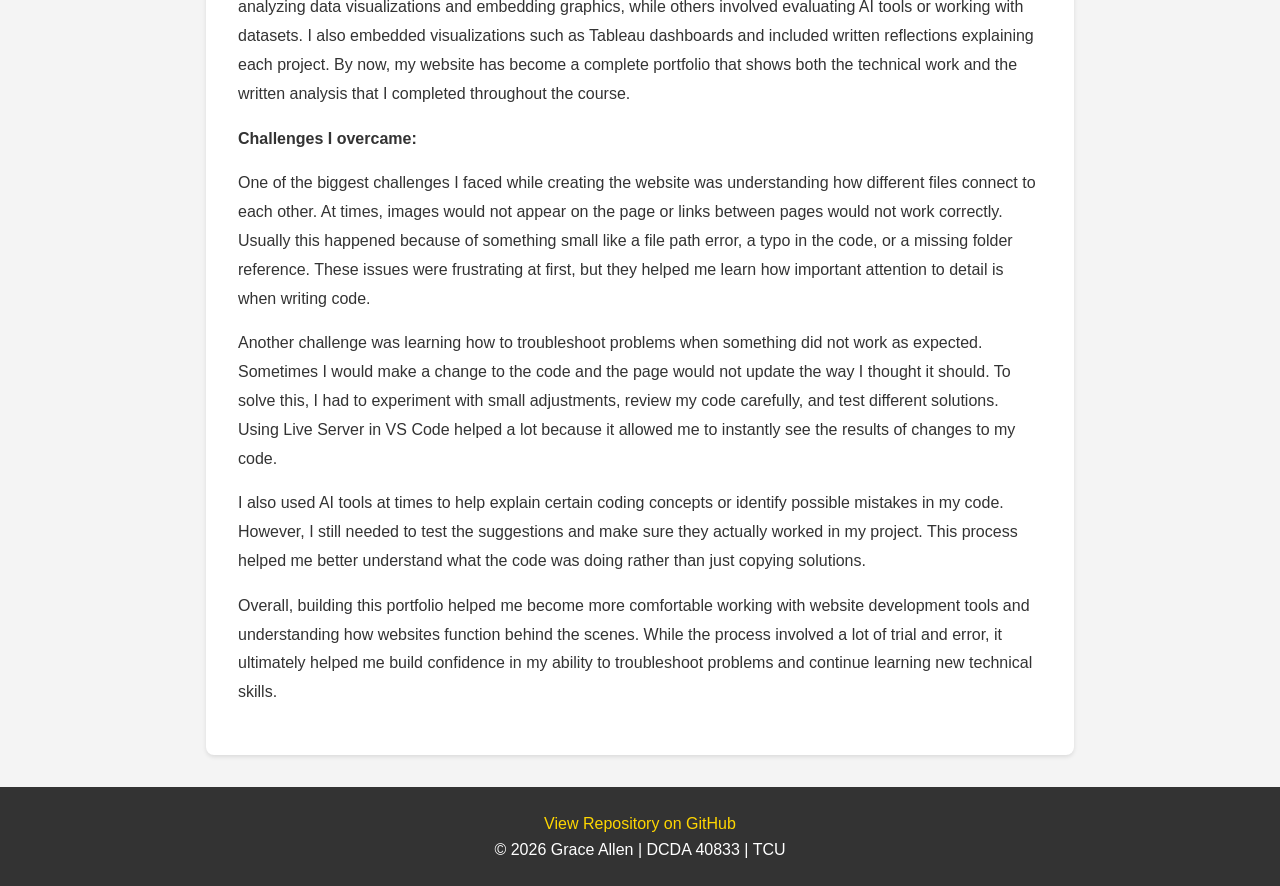
==== commit 2da971ba: "reflection" ====
--- a/index.html
+++ b/index.html
@@ -60,44 +60,55 @@
             <h2>My Work</h2>
             <p>Click on any card below to view that lab assignment. Focus of actual labs may change over the course of the semester:</p>
 
-            <!-- Portfolio Grid: Cards linking to each lab page -->
-            <div class="portfolio-grid">
+            <!-- Portfolio Carousel: Cards linking to each lab page -->
+            <div class="portfolio-carousel">
+                <button class="carousel-button" id="carouselPrev" aria-label="Previous lab">&#10094;</button>
+                <div class="carousel-viewport">
+                    <div class="carousel-track" id="carouselTrack">
 
                 <!-- Lab 2: AI Tool Evaluation -->
-                <a href="ai-evaluation.html" class="portfolio-card">
+                <a href="ai-evaluation.html" class="portfolio-card carousel-slide">
+                    <img src="images/Gemini.png" alt="Preview of Lab 2 AI Evaluation" class="carousel-preview">
                     <h3>AI Tool Evaluation</h3>
                     <span class="lab-tag">Lab 2</span>
                     <p>Analysis of AI tools and their capabilities, exploring how artificial intelligence is changing digital culture.</p>
                 </a>
 
                 <!-- Lab 3: Tufte Critique -->
-                <a href="tufte-critique.html" class="portfolio-card">
+                <a href="tufte-critique.html" class="portfolio-card carousel-slide">
+                    <img src="images/infographic.jpeg" alt="Preview of Lab 3 Tufte Critique" class="carousel-preview">
                     <h3>Tufte Critique</h3>
                     <span class="lab-tag">Lab 3</span>
                     <p>Critical analysis of a data visualization using Edward Tufte's principles of graphical excellence.</p>
                 </a>
 
                 <!-- Lab 4: Tableau Visualization -->
-                <a href="tableau-visualization.html" class="portfolio-card">
+                <a href="lab04.html" class="portfolio-card carousel-slide">
+                    <img src="https://public.tableau.com/static/images/La/Lab04_17713487631030/Dashboard1/1.png" alt="Preview of Lab 4 Tableau Visualization" class="carousel-preview">
                     <h3>Tableau Visualization</h3>
                     <span class="lab-tag">Lab 4</span>
                     <p>Interactive data visualization created with Tableau Public, exploring patterns in real-world data.</p>
                 </a>
 
                 <!-- Lab 5: Portfolio Enhancement & Debugging -->
-                <a href="lab05.html" class="portfolio-card">
+                <a href="lab05.html" class="portfolio-card carousel-slide">
+                    <img src="images/darkmode.png" alt="Preview of Lab 5 Portfolio Enhancement" class="carousel-preview">
                     <h3>Lab 5</h3>
                     <span class="lab-tag">Lab 5</span>
                     <p>Portfolio enhancement with dark mode feature and debugging with AI assistance.</p>
                 </a>
 
                 <!-- Lab 6: Hometown Map -->
-                <a href="hometown-map.html" class="portfolio-card">
+                <a href="hometown-map.html" class="portfolio-card carousel-slide">
+                    <iframe src="lab6_hometown_map.html" title="Preview of Lab 6 Hometown Map" class="carousel-preview carousel-preview-frame"></iframe>
                     <h3>Hometown Map</h3>
                     <span class="lab-tag">Lab 6</span>
                     <p>Interactive Folium map showcasing meaningful locations from my hometown with personal reflections.</p>
                 </a>
 
+                    </div>
+                </div>
+                <button class="carousel-button" id="carouselNext" aria-label="Next lab">&#10095;</button>
             </div>
         </section>
 
@@ -105,10 +116,15 @@
         <section id="reflection">
             <h2>Semester Reflection</h2>
             <!-- TODO: After completing all labs, write a reflection on your growth -->
-            <p><strong>What I learned:</strong> [Reflect on the skills you developed across all six labs]</p>
-            <p><strong>Challenges I overcame:</strong> [What was difficult? How did you work through it?]</p>
-            <p><strong>How I grew:</strong> [How did your understanding of digital culture and data analytics evolve?]</p>
-            <p><strong>Looking ahead:</strong> [How will you apply these skills in the future?]</p>
+            <p><strong>What I learned:</strong></p>
+            <p>Through creating my skills portfolio website this semester, I learned the basics of how websites are structured and how different components work together. At the beginning of the semester, I had very little experience working directly with website code, so learning how HTML and CSS function together was an important part of the process. I learned how HTML provides the structure of a webpage by organizing content with headings, paragraphs, images, and links. At the same time, CSS controls how the website looks visually by adjusting things like colors, spacing, fonts, and layout. As I continued working on the portfolio throughout the semester, I became more comfortable editing code in Visual Studio Code and seeing how changes in the code affected the appearance of the website.</p>
+            <p>Another important skill I developed was understanding how GitHub works. I learned how to push my files to a repository and how GitHub Pages can host a live version of my website online. This helped me understand how developers publish websites and share their work publicly. Over time I also learned how to organize files within my project, including keeping images, HTML pages, and stylesheets in the correct folders so everything would display properly on the site.</p>
+            <p>Each lab that I added to my portfolio helped demonstrate a different skill. For example, some labs focused on analyzing data visualizations and embedding graphics, while others involved evaluating AI tools or working with datasets. I also embedded visualizations such as Tableau dashboards and included written reflections explaining each project. By now, my website has become a complete portfolio that shows both the technical work and the written analysis that I completed throughout the course.</p>
+            <p><strong>Challenges I overcame:</strong></p>
+            <p>One of the biggest challenges I faced while creating the website was understanding how different files connect to each other. At times, images would not appear on the page or links between pages would not work correctly. Usually this happened because of something small like a file path error, a typo in the code, or a missing folder reference. These issues were frustrating at first, but they helped me learn how important attention to detail is when writing code.</p>
+            <p>Another challenge was learning how to troubleshoot problems when something did not work as expected. Sometimes I would make a change to the code and the page would not update the way I thought it should. To solve this, I had to experiment with small adjustments, review my code carefully, and test different solutions. Using Live Server in VS Code helped a lot because it allowed me to instantly see the results of changes to my code.</p>
+            <p>I also used AI tools at times to help explain certain coding concepts or identify possible mistakes in my code. However, I still needed to test the suggestions and make sure they actually worked in my project. This process helped me better understand what the code was doing rather than just copying solutions.</p>
+            <p>Overall, building this portfolio helped me become more comfortable working with website development tools and understanding how websites function behind the scenes. While the process involved a lot of trial and error, it ultimately helped me build confidence in my ability to troubleshoot problems and continue learning new technical skills.</p>
         </section>
     </main>
 
@@ -133,6 +149,27 @@
   document.documentElement.setAttribute("data-theme", newTheme);
   localStorage.setItem("theme", newTheme);
 });
+
+const carouselTrack = document.getElementById("carouselTrack");
+const carouselSlides = document.querySelectorAll(".carousel-slide");
+const carouselPrev = document.getElementById("carouselPrev");
+const carouselNext = document.getElementById("carouselNext");
+
+let currentSlide = 0;
+
+function updateCarousel() {
+    carouselTrack.style.transform = `translateX(-${currentSlide * 100}%)`;
+}
+
+carouselNext.addEventListener("click", () => {
+    currentSlide = (currentSlide + 1) % carouselSlides.length;
+    updateCarousel();
+});
+
+carouselPrev.addEventListener("click", () => {
+    currentSlide = (currentSlide - 1 + carouselSlides.length) % carouselSlides.length;
+    updateCarousel();
+});
 </script>
 </body>
 </html>
--- a/css/styles.css
+++ b/css/styles.css
@@ -159,6 +159,14 @@
     padding-bottom: 0.5rem;
     margin-bottom: 1rem;
     font-size: 1.875rem;
+}
+
+.exp-title {
+    background-color: var(--primary-color);
+    color: white;
+    border-bottom: none;
+    padding: 0.75rem 1rem;
+    border-radius: 8px;
 }
 
 main section h3 {
@@ -352,12 +360,56 @@
 /* =========================
    Portfolio Cards
    ========================= */
-/* Grid layout for portfolio cards on home page */
-.portfolio-grid {
-    display: grid;
-    grid-template-columns: repeat(auto-fit, minmax(280px, 1fr));
-    gap: 1.5rem;
+/* Carousel layout for portfolio cards on home page */
+.portfolio-carousel {
+    display: flex;
+    align-items: center;
+    gap: 1rem;
     margin: 2rem 0;
+}
+
+.carousel-viewport {
+    overflow: hidden;
+    width: 100%;
+}
+
+.carousel-track {
+    display: flex;
+    transition: transform 0.4s ease;
+}
+
+.carousel-slide {
+    min-width: 100%;
+}
+
+.carousel-preview {
+    width: 100%;
+    height: 180px;
+    object-fit: cover;
+    border-radius: 8px;
+    margin-bottom: 1rem;
+}
+
+.carousel-preview-frame {
+    border: none;
+    pointer-events: none;
+}
+
+.carousel-button {
+    background: var(--secondary-color);
+    color: white;
+    border: none;
+    border-radius: 50%;
+    width: 2.5rem;
+    height: 2.5rem;
+    font-size: 1.25rem;
+    cursor: pointer;
+    flex-shrink: 0;
+    transition: transform 0.2s ease;
+}
+
+.carousel-button:hover {
+    transform: scale(1.05);
 }
 
 /* Individual portfolio card styling */
@@ -456,6 +508,10 @@
     .viz-grid {
         grid-template-columns: 1fr;  /* Single column on mobile */
     }
+
+    .portfolio-carousel {
+        flex-direction: column;
+    }
 }
 
 /* =========================
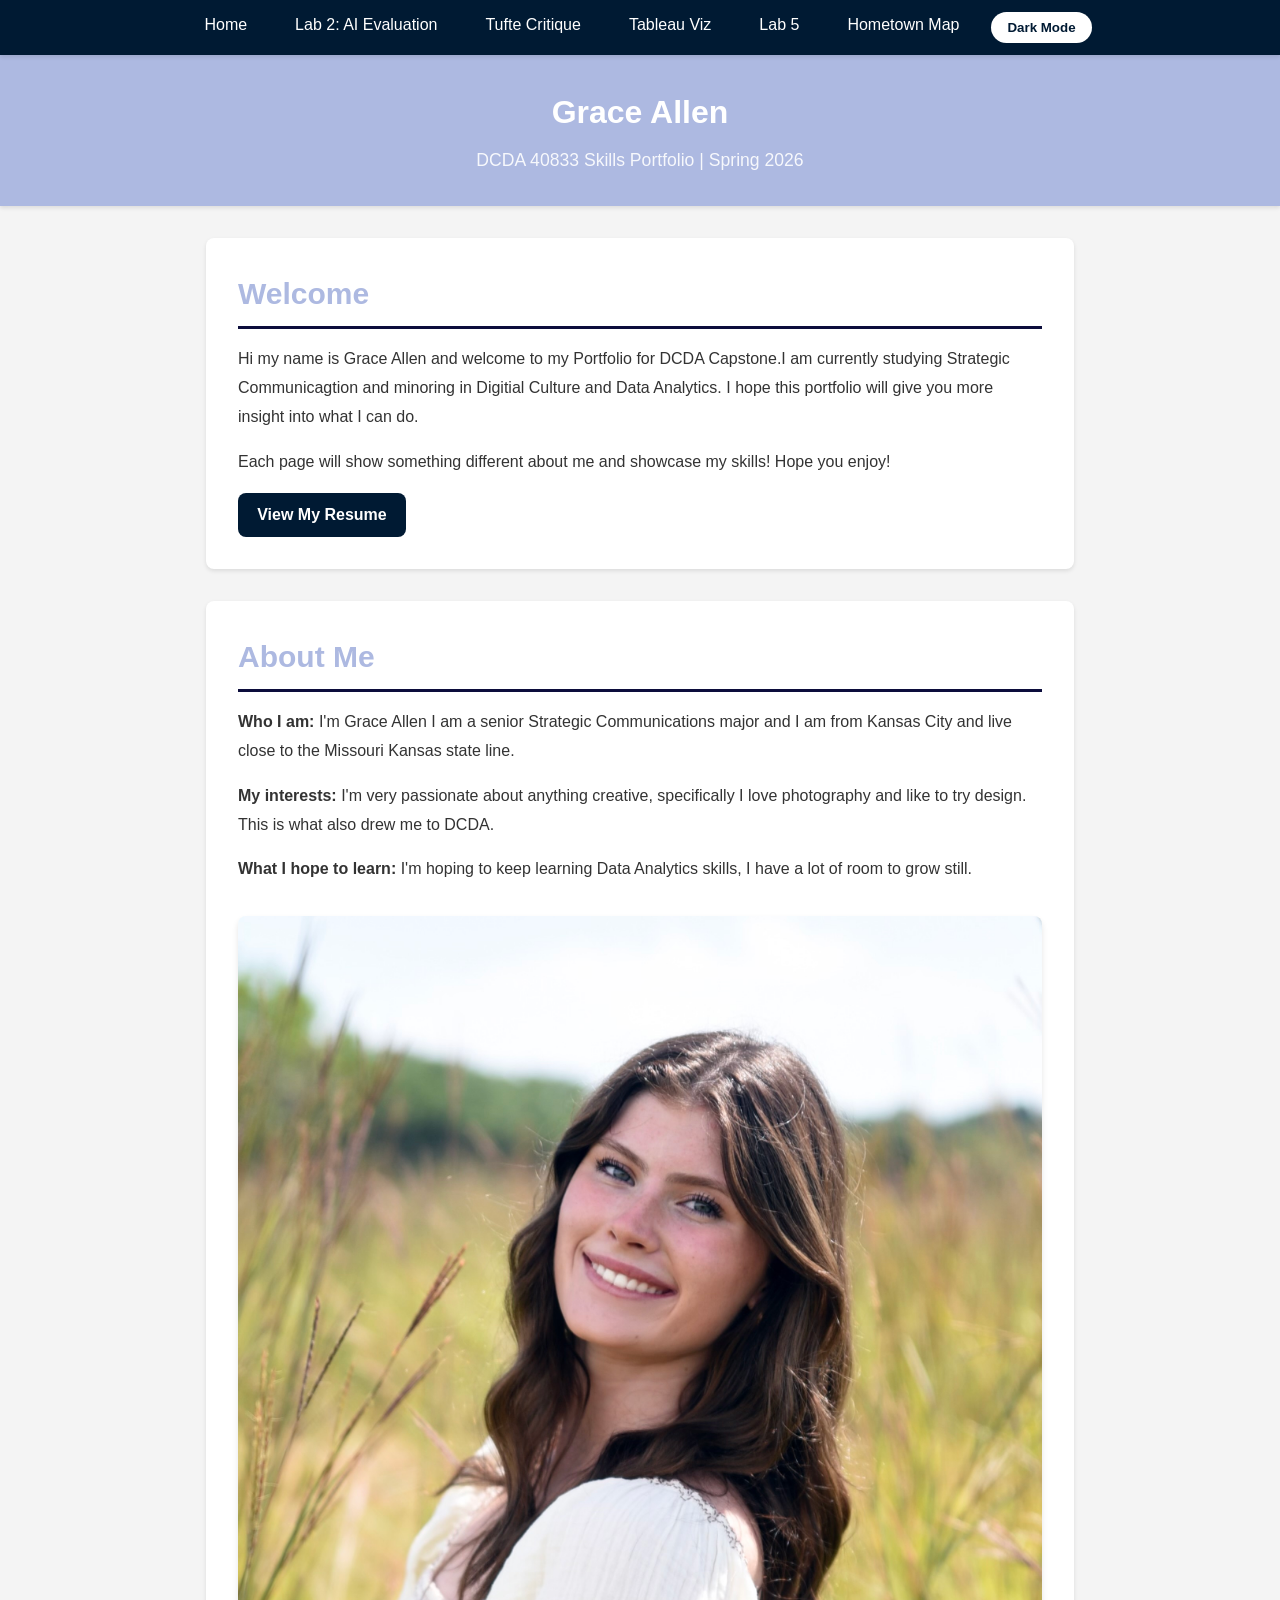
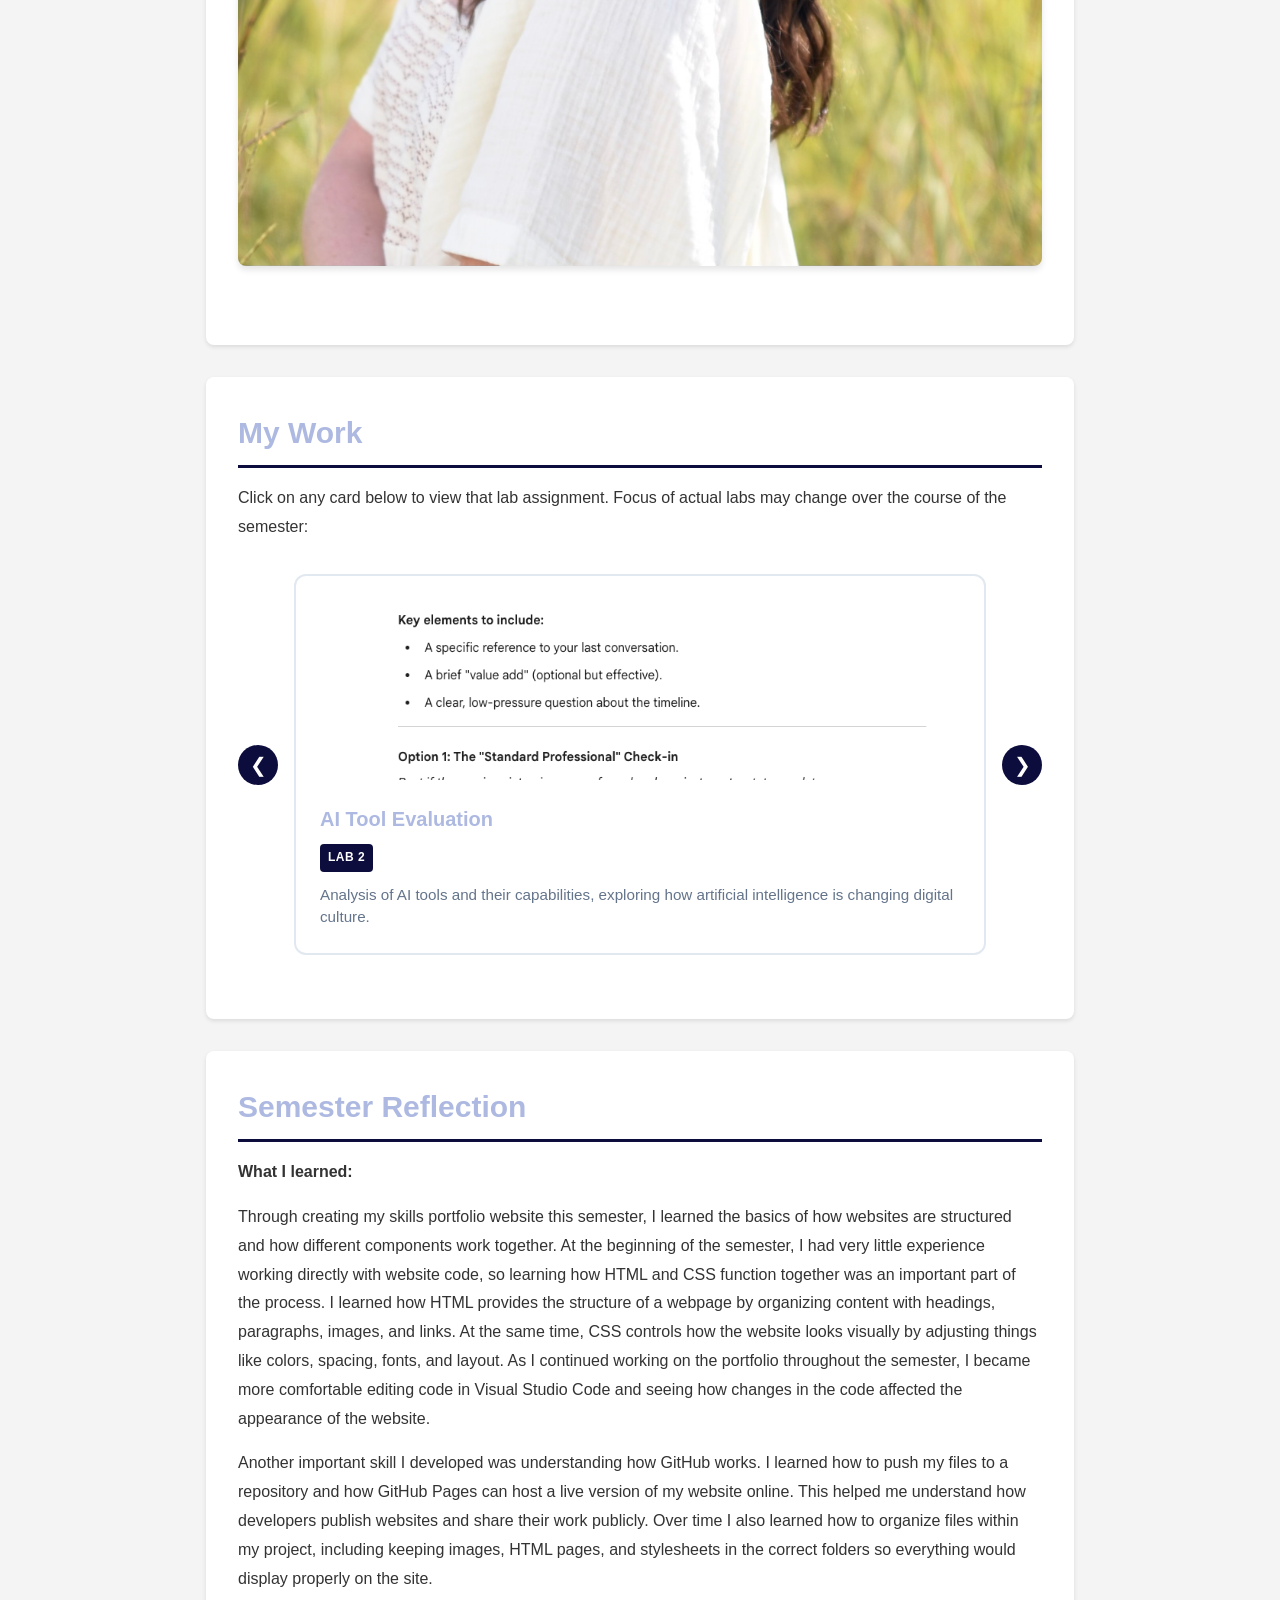
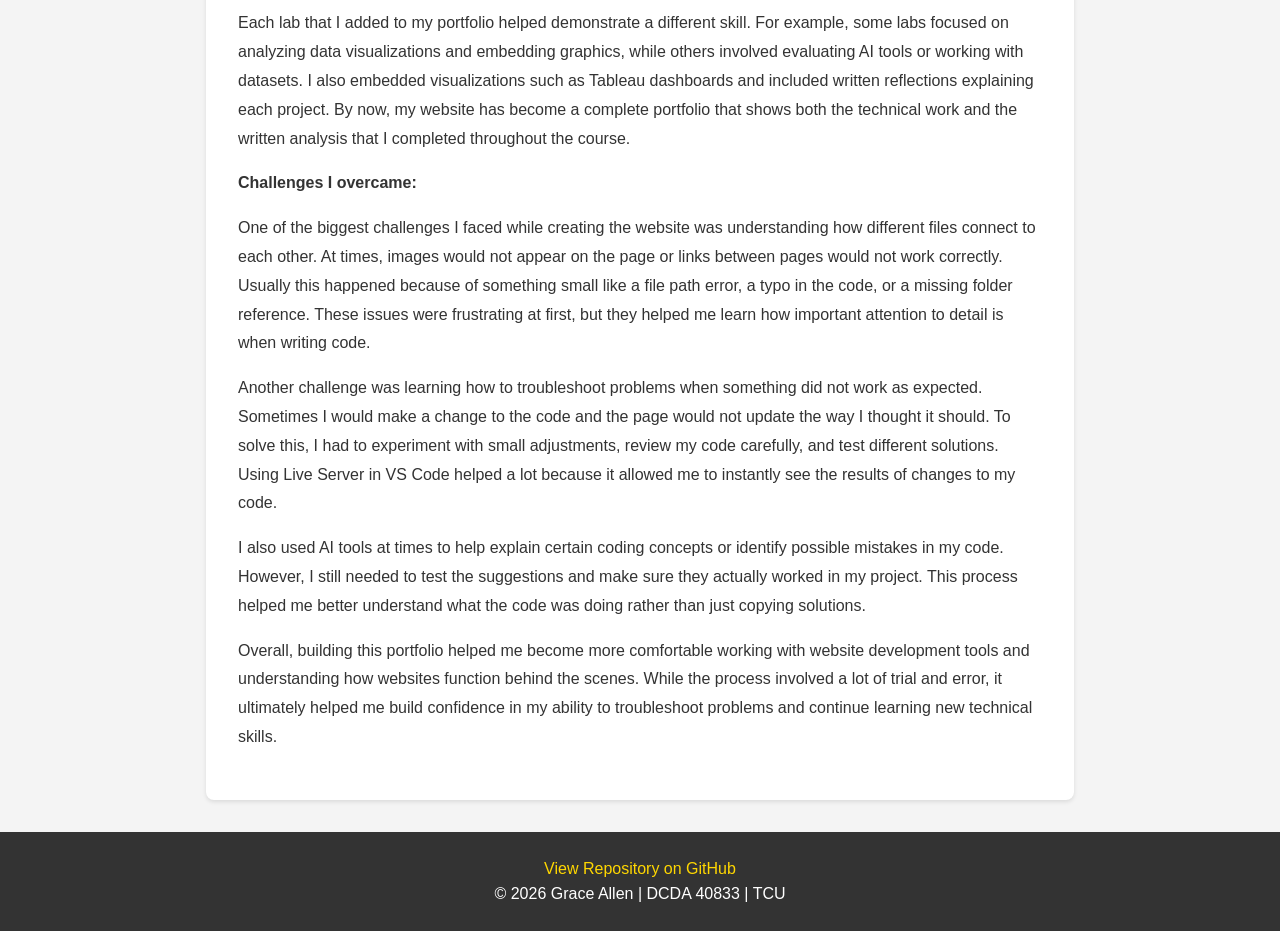
==== commit 7881fae2: "Grace1" ====
--- a/index.html
+++ b/index.html
@@ -36,7 +36,9 @@
             <h2>Welcome</h2>
             <!-- TODO: Write a brief introduction (2-3 sentences) about your portfolio -->
             <p>Hi my name is Grace Allen and welcome to my Portfolio for DCDA Capstone.I am currently studying Strategic Communicagtion and minoring in Digitial Culture and Data Analytics. I hope this portfolio will give you more insight into what I can do. </p>
-            <p>Each page will show something different about me and showcase my skills! Hope you enjoy! 
+            <p>Each page will show something different about me and showcase my skills! Hope you enjoy!</p>
+            <!-- Resume button: Opens my PDF resume in a new tab -->
+            <a href="images/Grace%20Allen%20Resume%20-1.pdf" class="resume-button" target="_blank" rel="noopener noreferrer">View My Resume</a>
         </section>
 
         <!-- About Section: Tell visitors about yourself -->
--- a/css/styles.css
+++ b/css/styles.css
@@ -182,6 +182,21 @@
     line-height: 1.8;
 }
 
+.resume-button {
+    display: inline-block;
+    background-color: #001a33;
+    color: white;
+    text-decoration: none;
+    padding: 0.6rem 1.2rem;
+    border-radius: 8px;
+    font-weight: 600;
+    transition: transform 0.2s ease;
+}
+
+.resume-button:hover {
+    transform: scale(1.03);
+}
+
 /* Lists inside sections */
 main section ul,
 main section ol {
@@ -371,15 +386,20 @@
 .carousel-viewport {
     overflow: hidden;
     width: 100%;
+    position: relative;
 }
 
 .carousel-track {
     display: flex;
     transition: transform 0.4s ease;
+    width: 100%;
 }
 
 .carousel-slide {
-    min-width: 100%;
+    flex: 0 0 100%;
+    width: 100%;
+    max-width: 100%;
+    box-sizing: border-box;
 }
 
 .carousel-preview {
